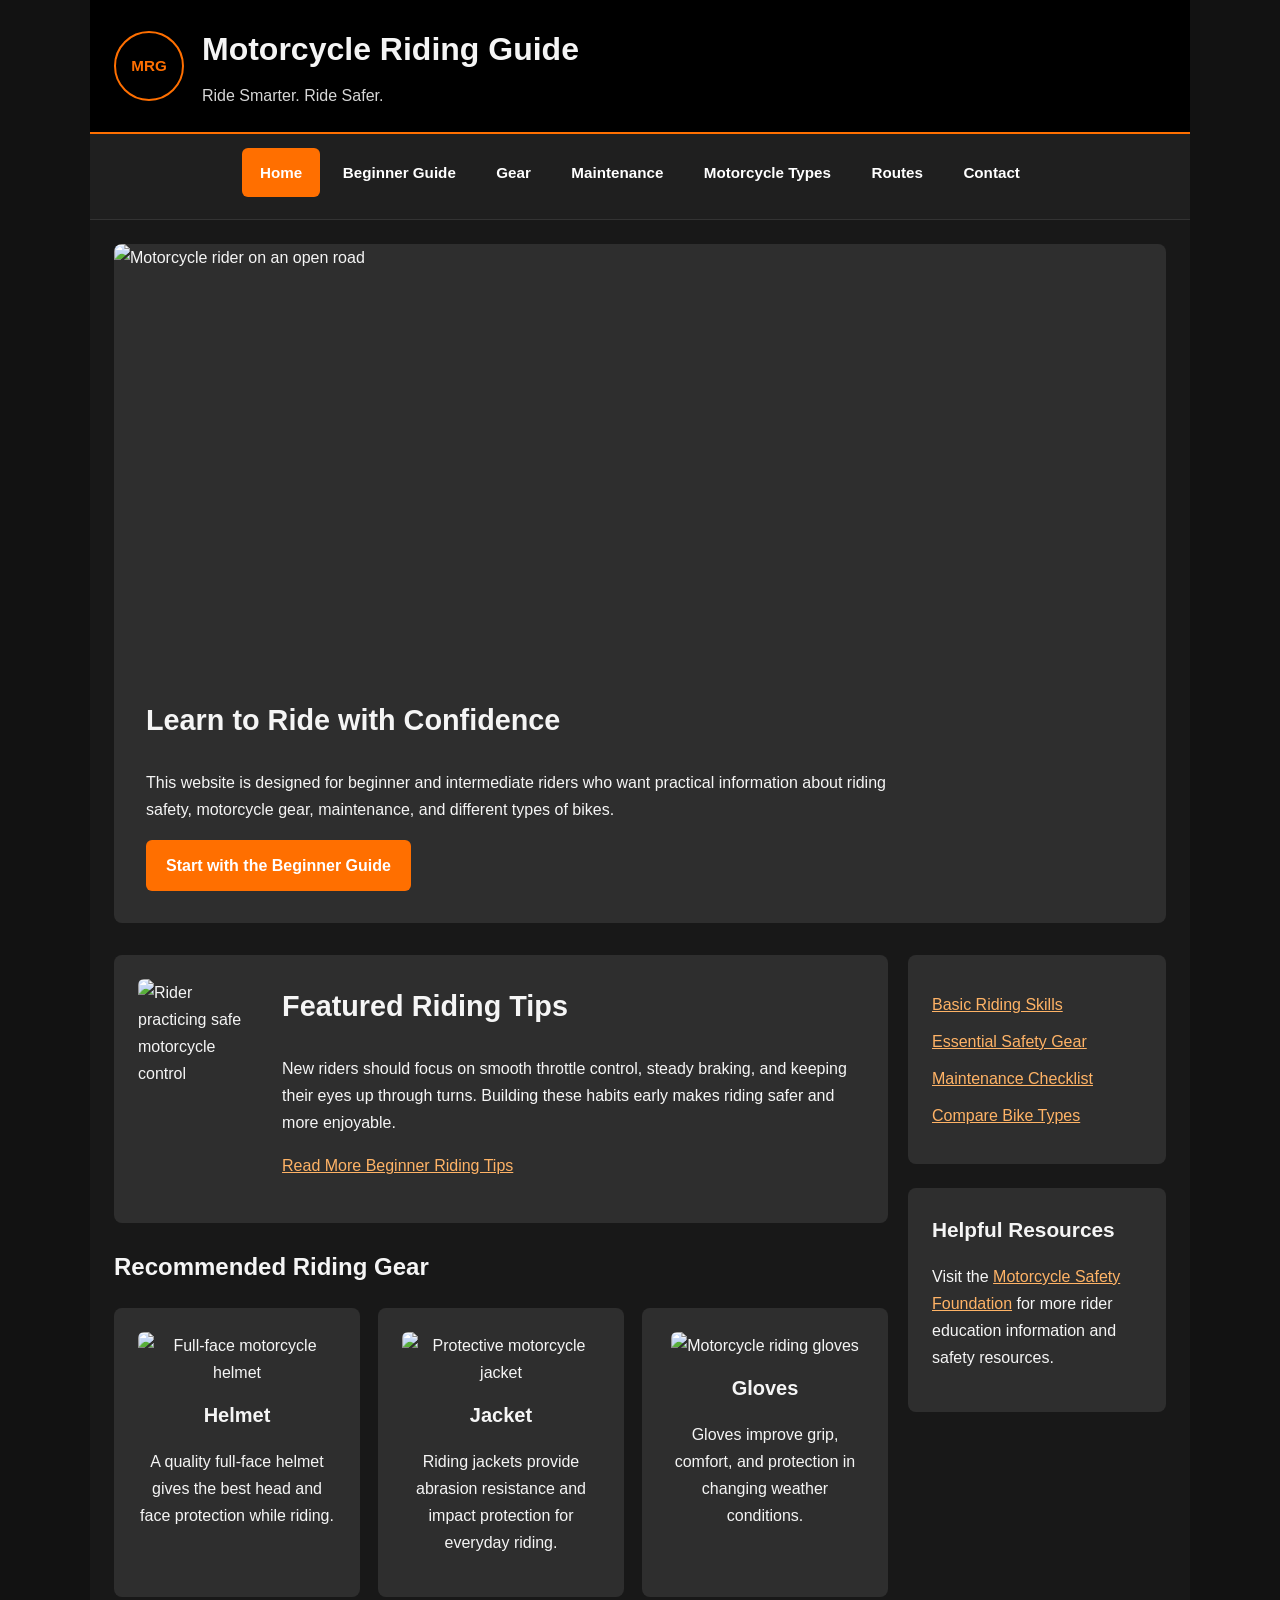
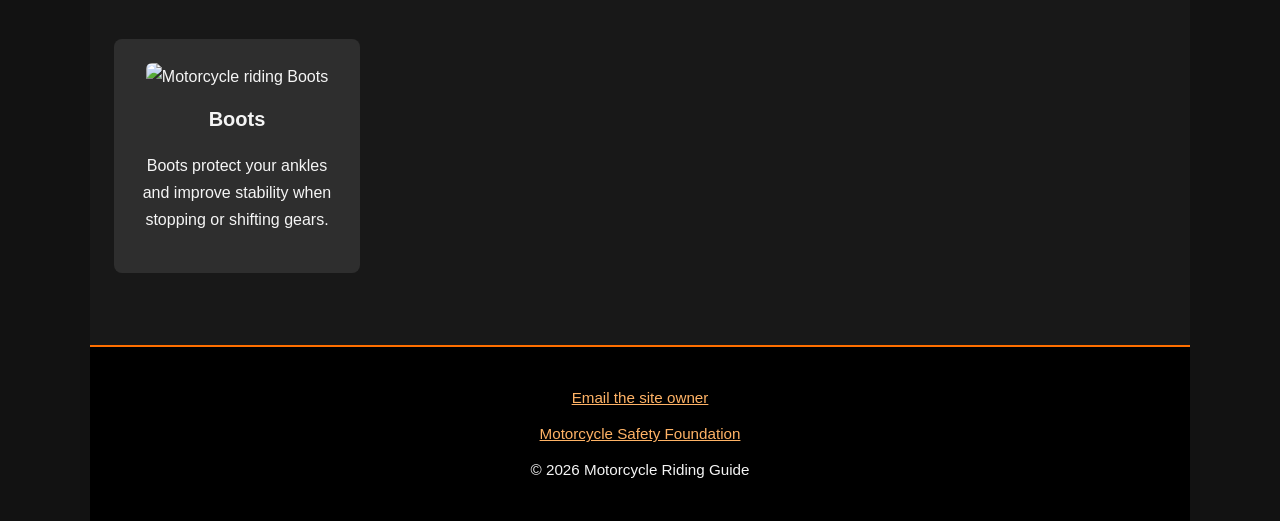
==== index.html @ 0c173da2 "Add files via upload" ====
<!DOCTYPE html>
<html lang="en">
<head>
    <meta charset="UTF-8">
    <meta name="viewport" content="width=device-width, initial-scale=1.0">
    <meta name="description" content="Motorcycle Riding Guide helps beginner and intermediate riders learn safety basics, riding tips, and gear recomendations, and maintenance skills.">
    <title>Home | Motorcycle Riding Guide</title>
    <link rel="stylesheet" href="style.css">
</head>
<body>
    <div id="container">
        <header>
            <div class="logo">MRG</div>
            <div class="header-text">
                <h1>Motorcycle Riding Guide</h1>
                <p>Ride Smarter. Ride Safer.</p>
            </div>
        </header>
        
        <nav>
            <ul>
                <li><a class="active" href="index.html">Home</a></li>
                <li><a href="beginner-guide.html">Beginner Guide</a></li>
                <li><a href="gear.html">Gear</a></li>
                <li><a href="maintenance.html">Maintenance</a></li>
                <li><a href="motorcycle-types.html">Motorcycle Types</a></li>
                <li><a href="routes.html">Routes</a></li>
                <li><a href="contact.html">Contact</a></li>
            </ul>
        </nav>

        <main>
            <section class="hero">
                <img src="Images/motorcycle-rider-on-open-road.jpg" alt="Motorcycle rider on an open road">
                
                <div class="hero-content">
                    <div class="hero-text">
                        <h2>Learn to Ride with Confidence</h2>
                        <p>This website is designed for beginner and intermediate riders who want practical information about riding safety, motorcycle gear, maintenance, and different types of bikes.</p>

                        <a class="button" href="beginner-guide.html">Start with the Beginner Guide</a>
                    </div>
                </div>
            </section>

            <div class="main-layout">
                <section class="content-area">
                    <article class="feature-card">
                        <img src="Images/motorcycle-rider-practicing.jpg" alt="Rider practicing safe motorcycle control">
                        <div>
                            <h2>Featured Riding Tips</h2>
                            <p>New riders should focus on smooth throttle control, steady braking, and keeping their eyes up through turns. Building these habits early makes riding safer and more enjoyable.</p>
                            <p><a href="beginner-guide.html">Read More Beginner Riding Tips</a></p>
                        </div>
                    </article>

                    <section class="gear-preview">
                        <h2>Recommended Riding Gear</h2>
                        <div class="card-grid">
                            <article class="small-card">
                                <img src="Images/full_face_helmet.jpg" alt="Full-face motorcycle helmet">
                                <h3>Helmet</h3>
                                <p>A quality full-face helmet gives the best head and face protection while riding.</p>
                            </article>
                            <article class="small-card">
                                <img src="Images/motorcycle-protective-jacket.jpg" alt="Protective motorcycle jacket">
                                <h3>Jacket</h3>
                                <p>Riding jackets provide abrasion resistance and impact protection for everyday riding.</p>
                            </article>
                            <article class="small-card">
                                <img src="Images/motorcycle-gloves.jpg" alt="Motorcycle riding gloves">
                                <h3>Gloves</h3>
                                <p>Gloves improve grip, comfort, and protection in changing weather conditions.</p>
                            </article>
                            <article class="small-card">
                                <img src="Images/motorcycle-boots.jpg" alt="Motorcycle riding Boots">
                                <h3>Boots</h3>
                                <p>Boots protect your ankles and improve stability when stopping or shifting gears.</p>
                            </article>
                        </div>
                    </section>
                </section>

                <aside>
                    <section class="sidebar-box">
                        <h2></h2>
                        <ul class="plain-list">
                            <li><a href="beginner-guide.html">Basic Riding Skills</a></li>
                            <li><a href="gear.html">Essential Safety Gear</a></li>
                            <li><a href="maintenance.html">Maintenance Checklist</a></li>
                            <li><a href="motorcycle-types.html">Compare Bike Types</a></li>
                        </ul>
                    </section>

                    <section class="sidebar-box">
                        <h2>Helpful Resources</h2>
                        <p>Visit the <a href="https://msf-usa.org/" target="_blank">Motorcycle Safety Foundation</a> for more rider education information and safety resources.</p>
                    </section>
                </aside>
            </div>
        </main>

        <footer>
            <p><a href="mailto:agdepaz@asu.edu">Email the site owner</a></p>
            <p><a href="https://msf-usa.org/" target="_blank">Motorcycle Safety Foundation</a></p>
            <p>&copy; 2026 Motorcycle Riding Guide</p>
        </footer>
    </div>
</body>
</html>
---- style.css ----
:root {
    --text: #f5f5f5;
    --background: #121212;
    --primary: #ff6f00;
    --secondary: #1f1f1f;
    --accent: #2e2e2e;
}

* {
    box-sizing: border-box;
}

body {
    margin: 0;
    font-family: Arial, Helvetica, sans-serif;
    background-color: var(--background);
    color: var(--text);
    line-height: 1.7;
    font-size: 16px;
}

#container {
    width: 88%;
    max-width: 1100px;
    margin-left: auto;
    margin-right: auto;
    background-color: #181818;
}

header {
    display: flex;
    align-items: center;
    gap: 18px;
    padding: 22px 24px;
    background-color: #000000;
    border-bottom: 2px solid var(--primary);
}

.logo {
    width: 70px;
    height: 70px;
    border: 2px solid var(--primary);
    border-radius: 50%;
    display: flex;
    justify-content: center;
    align-items: center;
    font-weight: bold;
    color: var(--primary);
    font-size: 0.95rem;
}

.header-text h1 {
    margin: 0;
    font-size: 2rem;
}

.header-text p {
    margin: 6px 0 0 0;
    font-size: 1rem;
    color: #d6d6d6;
}

nav {
    background-color: var(--secondary);
    padding: 14px 0;
    border-bottom: 1px solid #333333;
}

nav ul {
    list-style-type: none;
    margin: 0;
    padding: 0;
    text-align: center;
}

nav li {
    display: inline-block;
}

nav a {
    color: white;
    text-decoration: none;
    padding: 12px 18px;
    display: inline-block;
    font-size: 0.95rem;
    font-weight: bold;
    transition: background-color 0.3s ease, color 0.3s ease;
}

nav a:hover,
nav a.active {
    background-color: var(--primary);
    border-radius: 6px;
    color: white;
}

main {
    padding: 24px;
}

p {
    font-size: 1rem;
    margin-bottom: 1rem;
}

li {
    font-size: 1rem;
    margin-bottom: 8px;
}

.page-banner,
.text-section,
.small-card,
.feature-card,
.sidebar-box,
.hero {
    background-color: var(--accent);
    border-radius: 8px;
}

.page-banner,
.text-section,
.small-card,
.feature-card,
.sidebar-box {
    padding: 24px;
    margin-bottom: 24px;
}

.page-banner h2,
.text-section h3,
.small-card h3,
.feature-card h2,
.sidebar-box h2,
.hero-text h2 {
    margin-top: 0;
}

.page-banner h2,
.hero-text h2,
.feature-card h2 {
    font-size: 1.8rem;
}

.hero {
    margin-bottom: 32px;
    overflow: hidden;
}

.hero img {
    width: 100%;
    height: 420px;
    object-fit: cover;
    display: block;
}

.hero-text {
    padding: 32px;
    max-width: 850px;
}

.hero-text p {
    max-width: 850px;
}

.button {
    display: inline-block;
    padding: 12px 20px;
    background-color: var(--primary);
    color: white;
    text-decoration: none;
    border-radius: 6px;
    font-weight: bold;
    transition: background-color 0.3s ease, transform 0.2s ease;
}

.button:hover {
    background-color: #e65c00;
    transform: translateY(-2px);
}

.main-layout {
    display: flex;
    gap: 20px;
    align-items: flex-start;
}

.content-area {
    flex: 3;
}

aside {
    flex: 1;
}

.sidebar-box h2 {
    margin-bottom: 12px;
    font-size: 1.3rem;
}

.plain-list {
    list-style-type: none;
    padding-left: 0;
    margin: 0;
}

.plain-list li {
    margin-bottom: 10px;
}

.feature-card {
    display: flex;
    gap: 22px;
    align-items: center;
}

.feature-card img {
    width: 260px;
    height: 220px;
    object-fit: cover;
    border-radius: 6px;
}

.card-grid {
    display: grid;
    grid-template-columns: repeat(auto-fit, minmax(220px, 1fr));
    gap: 18px;
    margin-bottom: 24px;
}

.small-card {
    text-align: center;
}

.small-card img {
    width: 100%;
    height: 240px;
    object-fit: cover;
    border-radius: 6px;
    margin-bottom: 12px;
}

.small-card h3 {
    font-size: 1.25rem;
    margin-bottom: 10px;
}

.split-section {
    display: flex;
    gap: 24px;
    align-items: flex-start;
}

.split-section img {
    width: 40%;
    max-width: 320px;
    height: auto;
    border-radius: 6px;
}

.split-text {
    flex: 1;
    max-width: 600px;
}

.gear-table {
    width: 100%;
    border-collapse: collapse;
    margin: 18px 0;
    font-size: 0.95rem;
}

.gear-table th,
.gear-table td {
    border: 1px solid #555555;
    padding: 14px;
    text-align: left;
}

.gear-table th {
    background-color: var(--primary);
    color: white;
    font-size: 1rem;
}

.gear-table tr:nth-child(even) {
    background-color: #252525;
}

footer {
    text-align: center;
    padding: 28px 20px;
    background-color: #000000;
    border-top: 2px solid var(--primary);
}

footer p {
    margin: 10px 0;
    font-size: 0.95rem;
}

footer a,
main a,
aside a {
    color: #ffb366;
}

footer a:hover,
main a:hover,
aside a:hover {
    color: white;
}

@media (max-width: 900px) {
    header,
    .main-layout,
    .feature-card,
    .split-section {
        flex-direction: column;
    }

    .feature-card img,
    .split-section img {
        width: 100%;
        max-width: 100%;
    }

    .hero img {
        height: auto;
    }

    nav li {
        display: block;
    }

    nav a {
        display: block;
    }
}

.table-section,
.video-section,
.form-section {
    background-color: var(--accent);
    padding: 24px;
    margin-bottom: 24px;
    border-radius: 8px;
}

.table-section h3,
.video-section h3,
.form-section h2 {
    margin-top: 0;
}

.video-section video {
    width: 100%;
    max-width: 640px;
    height: auto;
    border-radius: 8px;
    display: block;
    margin: 16px 0;
}

.form-section form {
    display: grid;
    gap: 12px;
}

.form-section label {
    font-weight: bold;
}

.form-section input,
.form-section select,
.form-section textarea {
    padding: 12px;
    border: 1px solid #666666;
    border-radius: 6px;
    font-family: Arial, Helvetica, sans-serif;
    font-size: 1rem;
}

.form-section input[type="submit"] {
    background-color: var(--primary);
    color: white;
    border: none;
    cursor: pointer;
    font-weight: bold;
    transition: background-color 0.3s ease;
}

.form-section input[type="submit"]:hover {
    background-color: #e65c00;
}
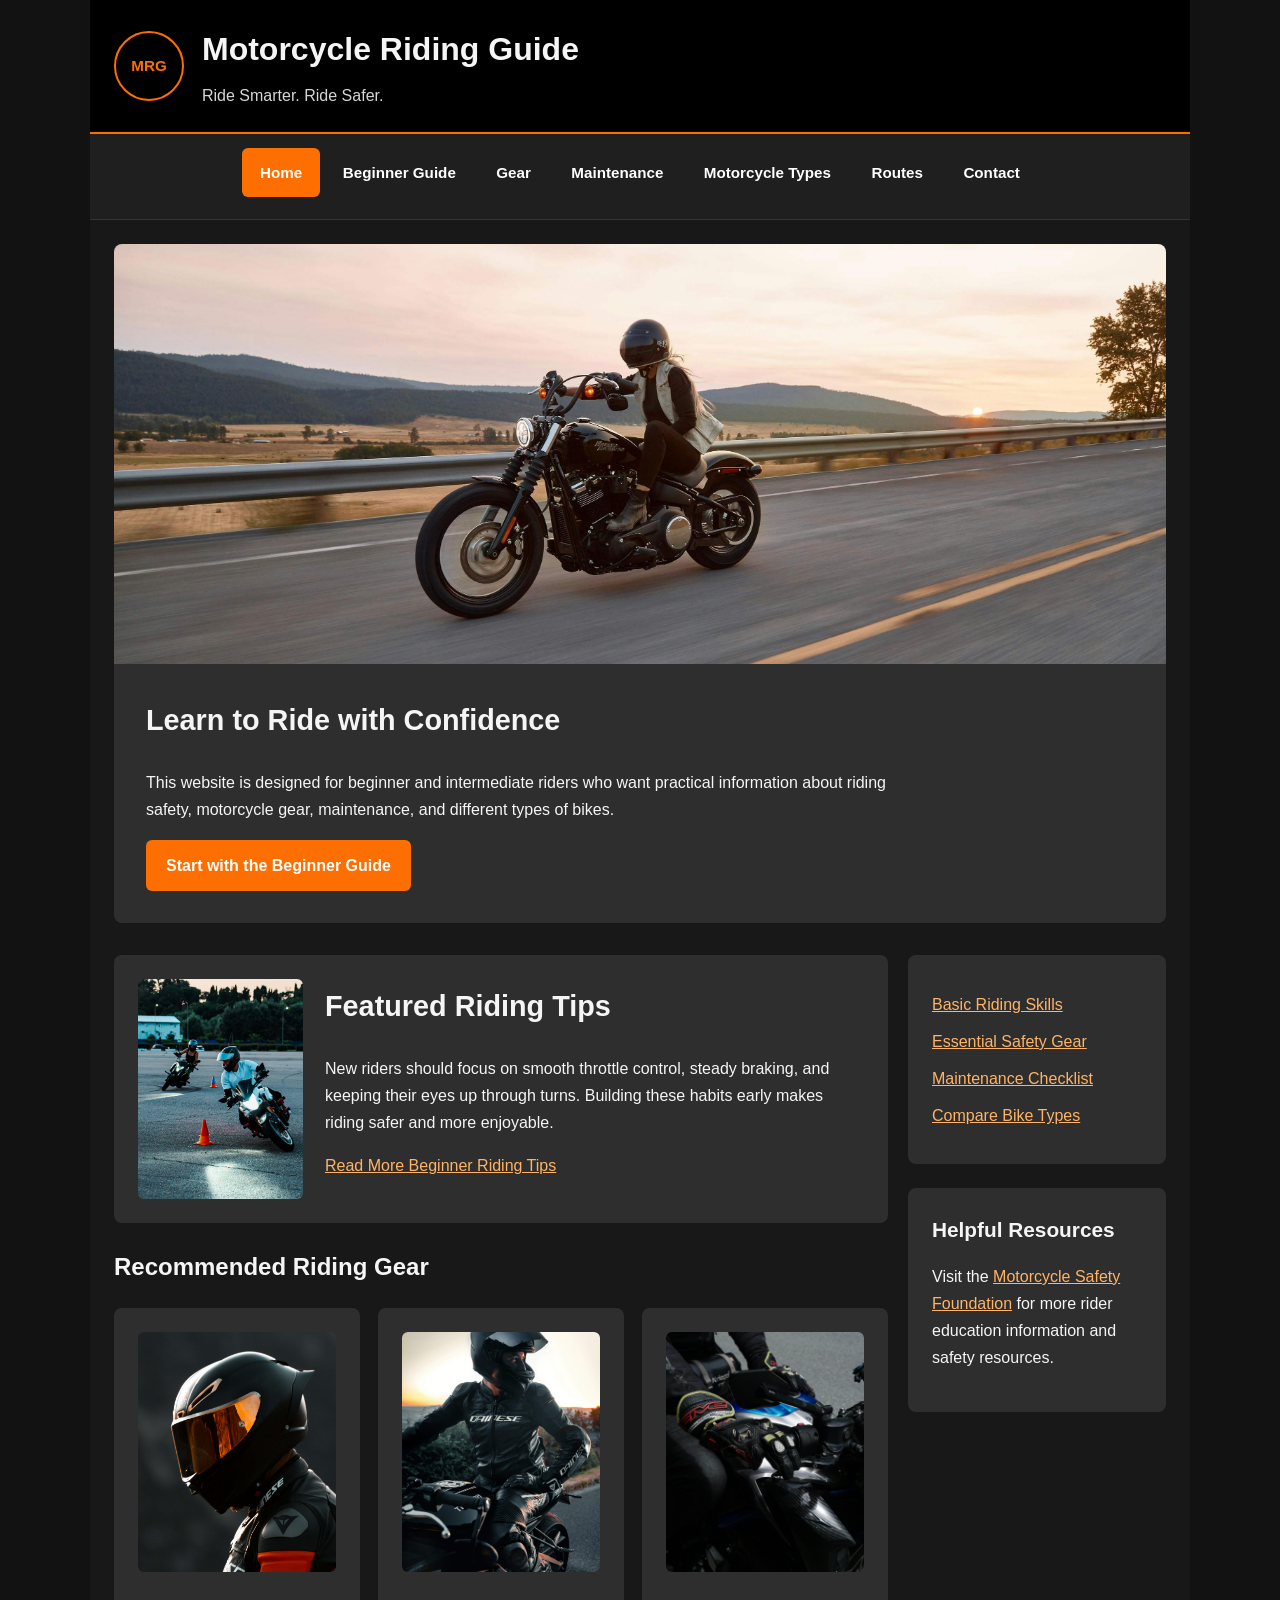
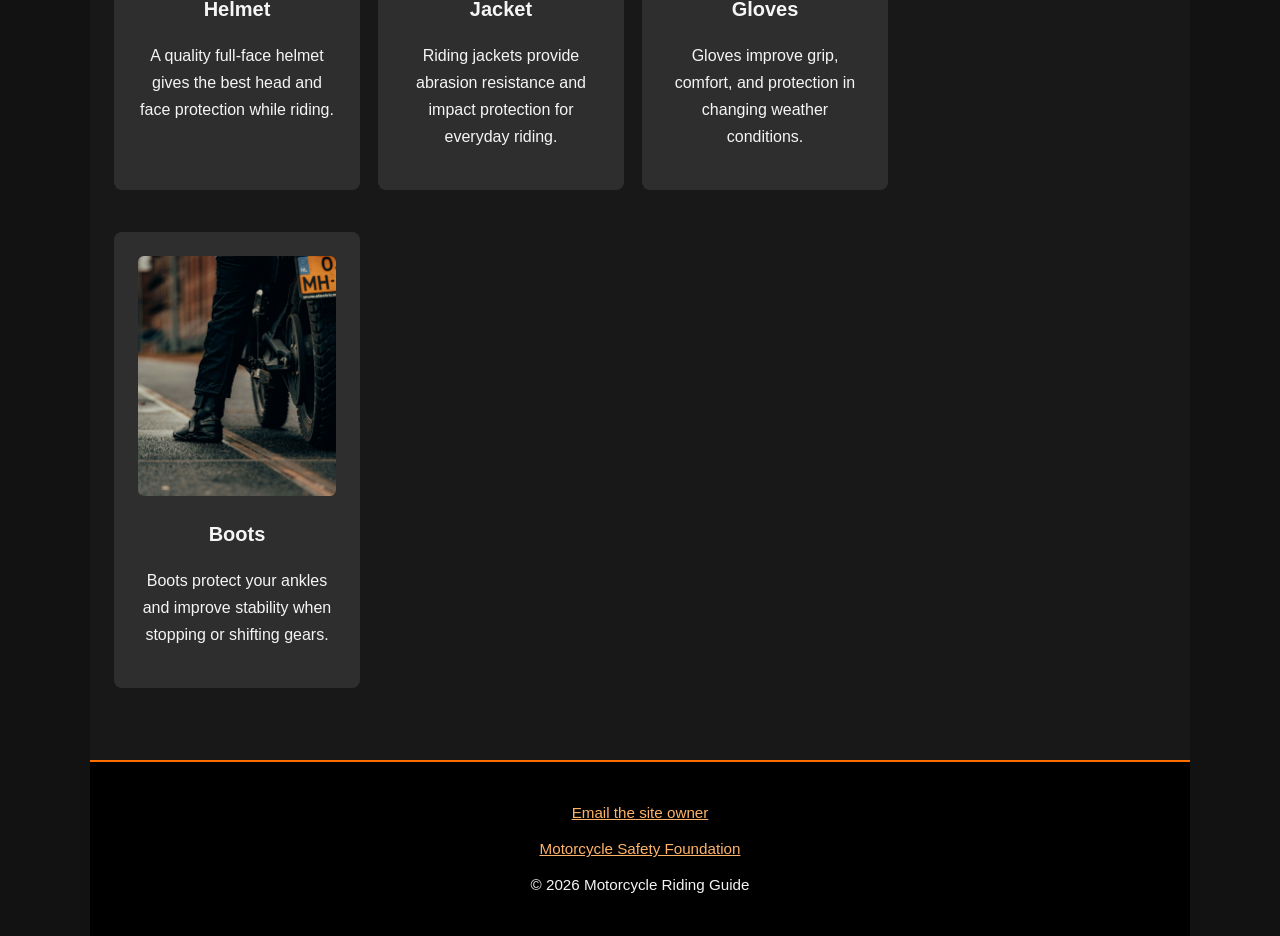
==== commit 63f9316d: "Add files via upload" ====
--- a/index.html
+++ b/index.html
@@ -1,10 +1,21 @@
 <!DOCTYPE html>
 <html lang="en">
 <head>
+
     <meta charset="UTF-8">
     <meta name="viewport" content="width=device-width, initial-scale=1.0">
     <meta name="description" content="Motorcycle Riding Guide helps beginner and intermediate riders learn safety basics, riding tips, and gear recomendations, and maintenance skills.">
     <title>Home | Motorcycle Riding Guide</title>
+
+    <script async src="https://www.googletagmanager.com/gtag/js?id=G-LPP7602WV4"></script>
+    <script>
+      window.dataLayer = window.dataLayer || [];
+      function gtag(){dataLayer.push(arguments);}
+      gtag('js', new Date());
+
+      gtag('config', 'G-LPP7602WV4');
+    </script>
+
     <link rel="stylesheet" href="style.css">
 </head>
 <body>
